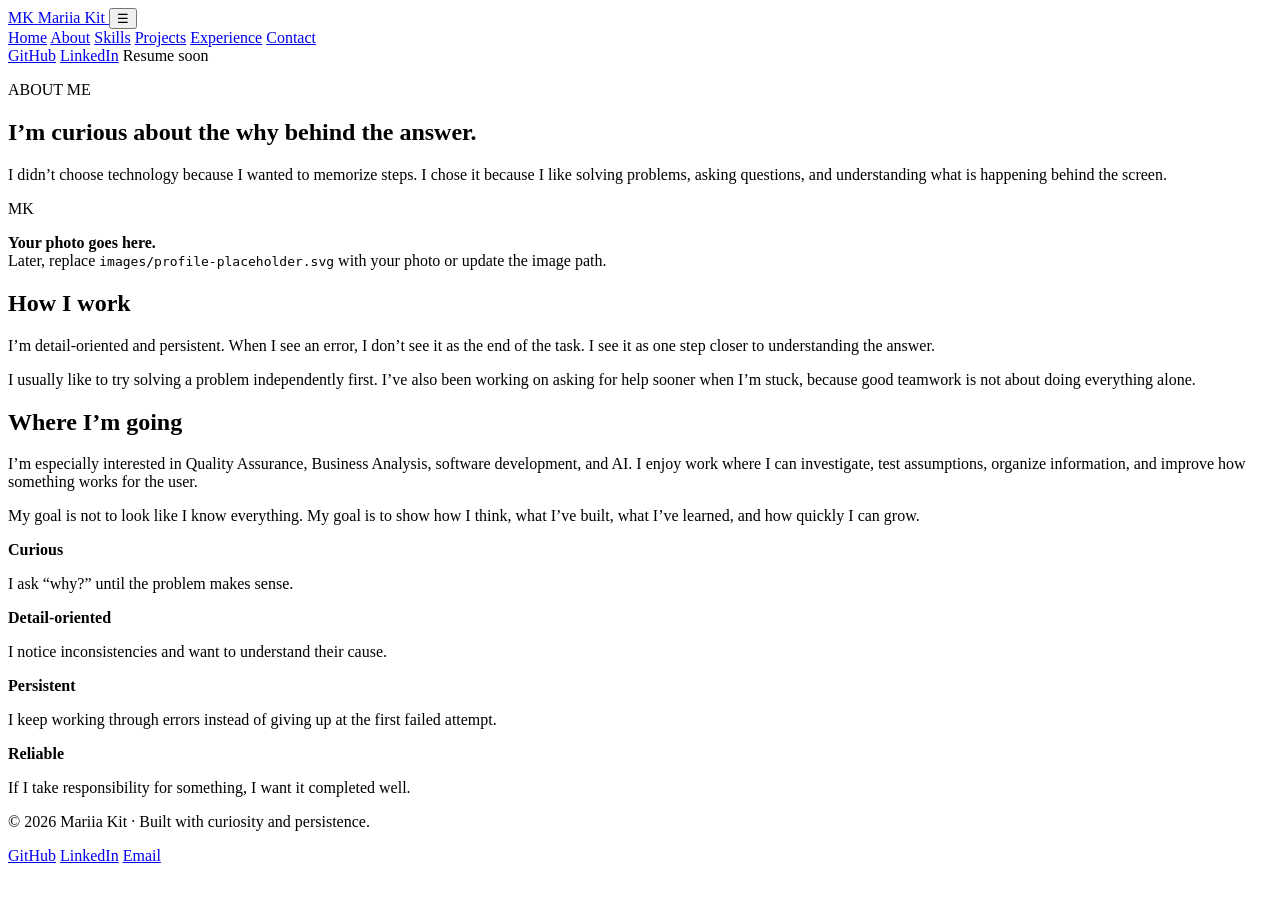
==== about.html @ ccdfd252 "Add About Me page" ====
<!DOCTYPE html>
<html lang="en">
<head>
  <meta charset="UTF-8">
  <meta name="viewport" content="width=device-width, initial-scale=1.0">
  <meta name="description" content="Learn about Mariia Kit, her problem-solving approach, strengths, and career direction.">
  <title>About | Mariia Kit</title>
  <link rel="stylesheet" href="styles.css">
</head>
<body data-page="About">

<header class="site-header">
  <a class="brand" href="index.html" aria-label="Mariia Kit home">
    <span class="brand-mark" aria-hidden="true">MK</span>
    <span>Mariia Kit</span>
  </a>

  <button class="menu-toggle" aria-label="Open navigation" aria-expanded="false">☰</button>

  <nav class="main-nav" aria-label="Main navigation">
    <a data-page="Home" href="index.html">Home</a>
    <a data-page="About" href="about.html">About</a>
    <a data-page="Skills" href="skills.html">Skills</a>
    <a data-page="Projects" href="projects.html">Projects</a>
    <a data-page="Experience" href="experience.html">Experience</a>
    <a data-page="Contact" href="contact.html">Contact</a>
  </nav>

  <div class="header-actions">
    <a class="icon-link" href="https://github.com/mariiakit-official" target="_blank" rel="noreferrer">GitHub</a>
    <a class="icon-link" href="https://www.linkedin.com/in/mariia-kit-profile" target="_blank" rel="noreferrer">LinkedIn</a>
    <span class="resume-link is-disabled" title="Resume will be added later">Resume soon</span>
  </div>
</header>


<main class="page-shell">
  <section class="page-header">
    <p class="eyebrow">ABOUT ME</p>
    <h1>I’m curious about the <span>why behind the answer.</span></h1>
    <p>I didn’t choose technology because I wanted to memorize steps. I chose it because I like solving problems, asking questions, and understanding what is happening behind the screen.</p>
  </section>

  <section class="about-layout">
    <div class="portrait-card">
      <div class="portrait-placeholder" role="img" aria-label="Placeholder for Mariia Kit's future profile photo">
        <span>MK</span>
      </div>
      <p class="portrait-note"><strong>Your photo goes here.</strong><br>Later, replace <code>images/profile-placeholder.svg</code> with your photo or update the image path.</p>
    </div>

    <div class="about-copy">
      <article class="card">
        <h2>How I work</h2>
        <p>I’m detail-oriented and persistent. When I see an error, I don’t see it as the end of the task. I see it as one step closer to understanding the answer.</p>
        <p>I usually like to try solving a problem independently first. I’ve also been working on asking for help sooner when I’m stuck, because good teamwork is not about doing everything alone.</p>
      </article>

      <article class="card">
        <h2>Where I’m going</h2>
        <p>I’m especially interested in Quality Assurance, Business Analysis, software development, and AI. I enjoy work where I can investigate, test assumptions, organize information, and improve how something works for the user.</p>
        <p>My goal is not to look like I know everything. My goal is to show how I think, what I’ve built, what I’ve learned, and how quickly I can grow.</p>
      </article>
    </div>
  </section>

  <section class="values-grid">
    <article class="mini-card"><strong>Curious</strong><p>I ask “why?” until the problem makes sense.</p></article>
    <article class="mini-card"><strong>Detail-oriented</strong><p>I notice inconsistencies and want to understand their cause.</p></article>
    <article class="mini-card"><strong>Persistent</strong><p>I keep working through errors instead of giving up at the first failed attempt.</p></article>
    <article class="mini-card"><strong>Reliable</strong><p>If I take responsibility for something, I want it completed well.</p></article>
  </section>
</main>


<footer class="site-footer">
  <p>© 2026 Mariia Kit · Built with curiosity and persistence.</p>
  <div>
    <a href="https://github.com/mariiakit-official" target="_blank" rel="noreferrer">GitHub</a>
    <a href="https://www.linkedin.com/in/mariia-kit-profile" target="_blank" rel="noreferrer">LinkedIn</a>
    <a href="mailto:mkit@icstarts.org">Email</a>
  </div>
</footer>

<script src="script.js"></script>
</body>
</html>
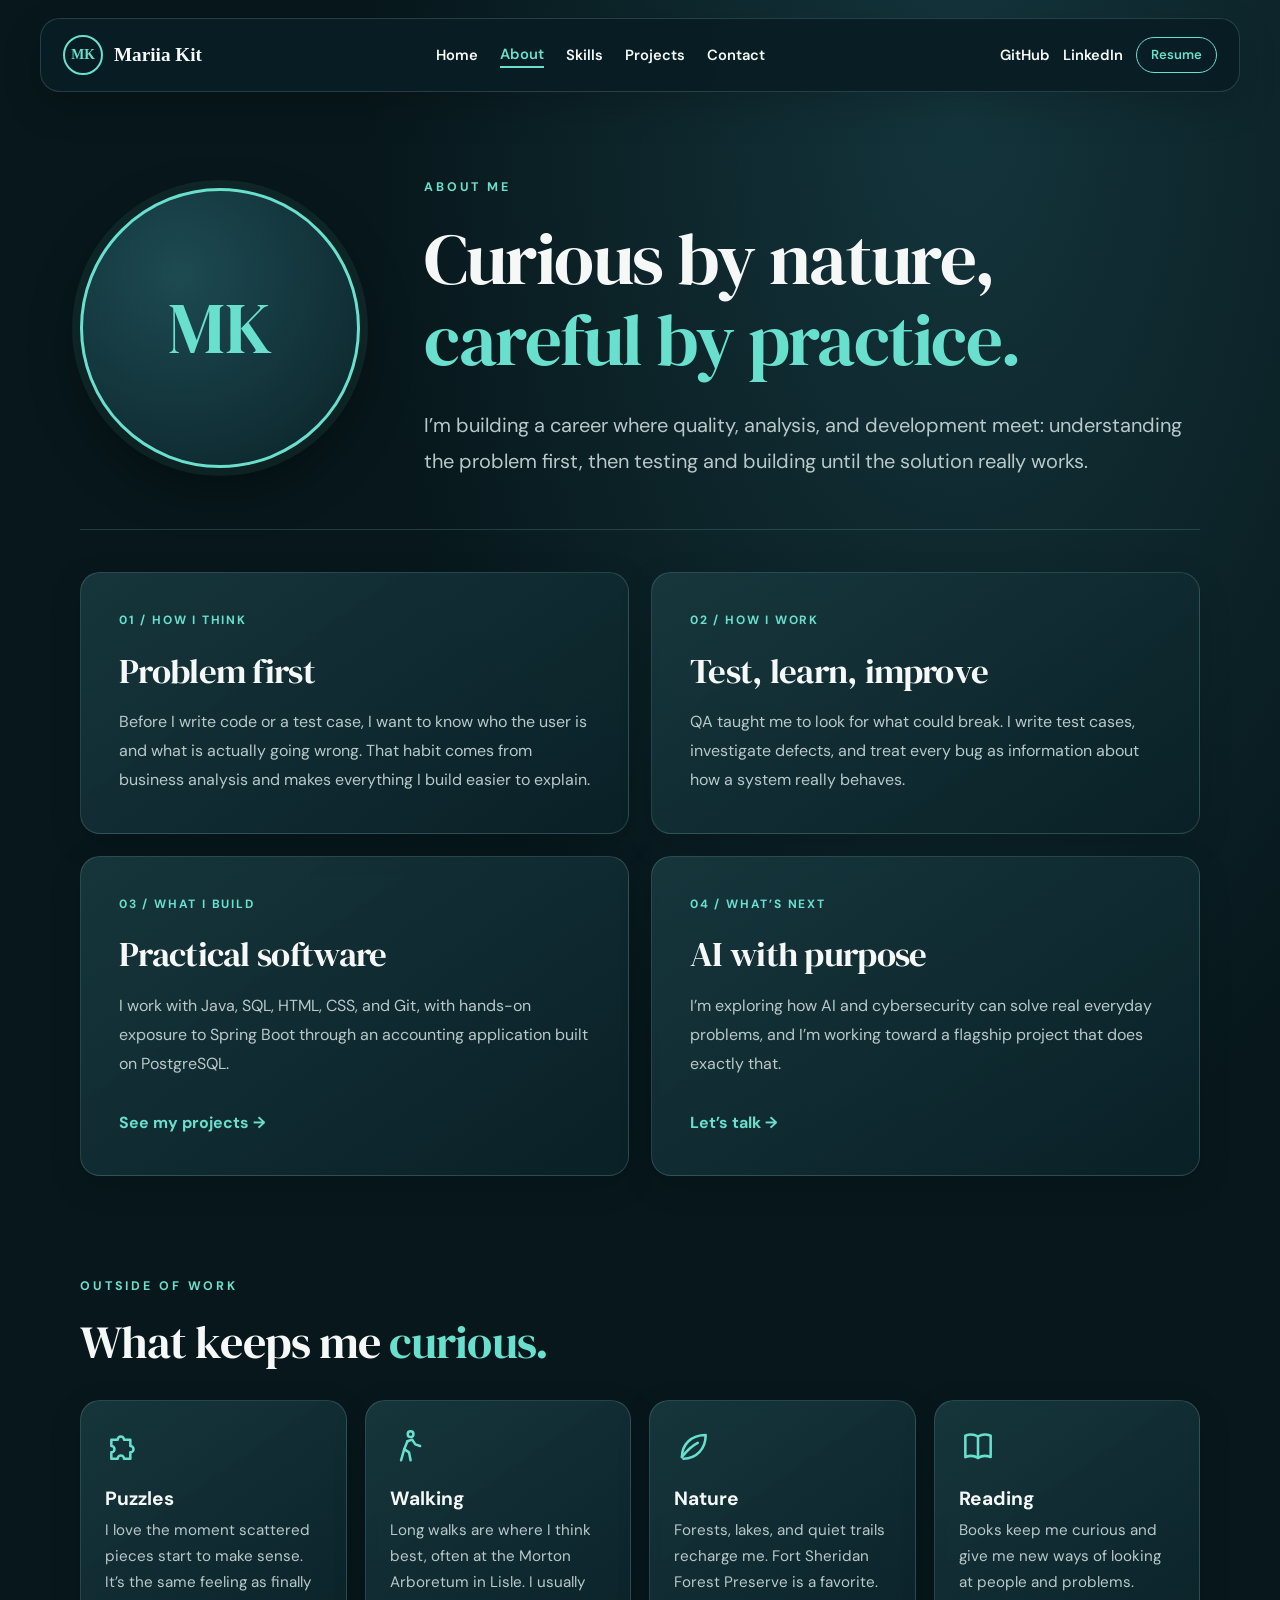
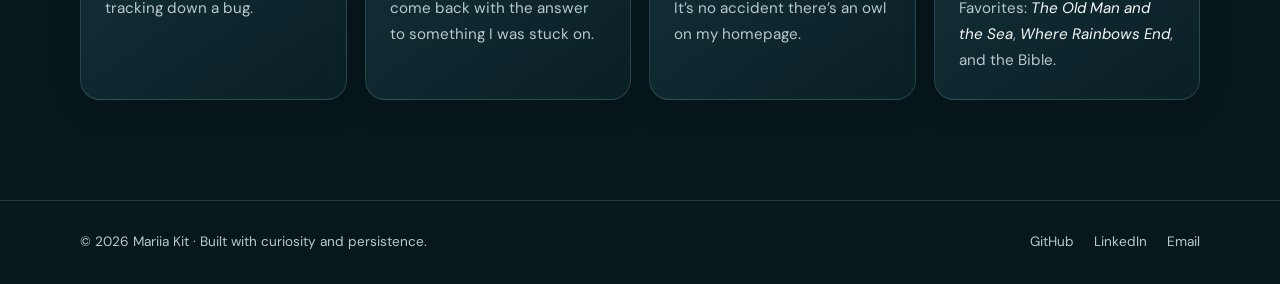
==== commit 882399b3: "Changed About page" ====
--- a/about.html
+++ b/about.html
@@ -1,87 +1,118 @@
 <!DOCTYPE html>
 <html lang="en">
+
 <head>
   <meta charset="UTF-8">
-  <meta name="viewport" content="width=device-width, initial-scale=1.0">
-  <meta name="description" content="Learn about Mariia Kit, her problem-solving approach, strengths, and career direction.">
+  <meta name="viewport" content="width=device-width,initial-scale=1">
+  <meta name="description" content="Mariia Kit — QA, business analysis, software development and AI portfolio">
   <title>About | Mariia Kit</title>
+  <link rel="icon" href="favicon.svg" type="image/svg+xml">
+  <meta property="og:title" content="About | Mariia Kit">
+  <meta property="og:description" content="Mariia Kit — QA, business analysis, software development and AI portfolio">
+  <meta property="og:type" content="website">
+  <meta name="theme-color" content="#07171b">
   <link rel="stylesheet" href="styles.css">
 </head>
+
 <body data-page="About">
+  <header class="site-header"><a class="brand" href="index.html"><span class="brand-mark">MK</span><span>Mariia
+        Kit</span></a><button class="menu-toggle" type="button" aria-label="Toggle navigation"
+      aria-expanded="false">☰</button>
+    <nav class="main-nav" aria-label="Main navigation"><a data-page="Home" href="index.html">Home</a><a
+        data-page="About" href="about.html">About</a><a data-page="Skills" href="skills.html">Skills</a><a
+        data-page="Projects" href="projects.html">Projects</a><a data-page="Contact" href="contact.html">Contact</a>
+    </nav>
+    <div class="header-actions"><a href="https://github.com/mariiakit-official" target="_blank"
+        rel="noopener noreferrer">GitHub</a><a href="https://www.linkedin.com/in/mariia-kit-profile" target="_blank"
+        rel="noopener noreferrer">LinkedIn</a><a class="resume-link" href="resume.pdf" target="_blank"
+        rel="noopener">Resume</a></div>
+  </header>
+  <main>
+    <section class="page-intro container about-intro">
+      <div class="about-photo" aria-hidden="true"><span>MK</span></div>
+      <div class="about-text">
+        <p class="eyebrow">ABOUT ME</p>
+        <h1>Curious by nature, <em>careful by practice.</em></h1>
+        <p class="page-lead">I’m building a career where quality, analysis, and development meet: understanding the
+          problem first, then testing and building until the solution really works.</p>
+      </div>
+    </section>
+    <section class="container section-space compact">
+      <div class="card-grid">
+        <article class="card"><span class="card-number">01 / HOW I THINK</span>
+          <h2>Problem first</h2>
+          <p>Before I write code or a test case, I want to know who the user is and what is actually going wrong. That
+            habit comes from business analysis and makes everything I build easier to explain.</p>
+        </article>
+        <article class="card"><span class="card-number">02 / HOW I WORK</span>
+          <h2>Test, learn, improve</h2>
+          <p>QA taught me to look for what could break. I write test cases, investigate defects, and treat every bug as
+            information about how a system really behaves.</p>
+        </article>
+        <article class="card"><span class="card-number">03 / WHAT I BUILD</span>
+          <h2>Practical software</h2>
+          <p>I work with Java, SQL, HTML, CSS, and Git, with hands-on exposure to Spring Boot through an accounting
+            application built on PostgreSQL.</p><a class="text-link" href="projects.html">See my projects →</a>
+        </article>
+        <article class="card"><span class="card-number">04 / WHAT’S NEXT</span>
+          <h2>AI with purpose</h2>
+          <p>I’m exploring how AI and cybersecurity can solve real everyday problems, and I’m working toward a flagship
+            project that does exactly that.</p><a class="text-link" href="contact.html">Let’s talk →</a>
+        </article>
+      </div>
+    </section>
+    <section class="container section-space hobbies">
+      <p class="eyebrow">OUTSIDE OF WORK</p>
+      <h2>What keeps me <span>curious.</span></h2>
+      <div class="hobby-grid">
+        <article class="card hobby-card"><svg class="hobby-icon" viewBox="0 0 24 24" aria-hidden="true" fill="none"
+            stroke="currentColor" stroke-width="1.6" stroke-linecap="round" stroke-linejoin="round">
+            <path d="M4 8h4a2 2 0 1 1 4 0h4v4a2 2 0 1 1 0 4v4h-4a2 2 0 1 0-4 0H4v-4a2 2 0 1 0 0-4z" />
+          </svg>
+          <h3>Puzzles</h3>
+          <p>I love the moment scattered pieces start to make sense. It’s the same feeling as finally tracking down a
+            bug.</p>
+        </article>
+        <article class="card hobby-card"><svg class="hobby-icon" viewBox="0 0 24 24" aria-hidden="true" fill="none"
+            stroke="currentColor" stroke-width="1.6" stroke-linecap="round" stroke-linejoin="round">
+            <circle cx="13" cy="4.5" r="1.8" />
+            <path d="M11 9l-2 5 3 2 1 5" />
+            <path d="M11 9l3-1 2 3 3 1" />
+            <path d="M9 14l-2 7" />
+          </svg>
+          <h3>Walking</h3>
+          <p>Long walks are where I think best, often at the Morton Arboretum in Lisle. I usually come back with the
+            answer to something I was stuck on.</p>
+        </article>
+        <article class="card hobby-card"><svg class="hobby-icon" viewBox="0 0 24 24" aria-hidden="true" fill="none"
+            stroke="currentColor" stroke-width="1.6" stroke-linecap="round" stroke-linejoin="round">
+            <path d="M5 19c0-8 6-14 15-14 0 9-6 15-14 15" />
+            <path d="M5 19c3-4 6-7 10-9" />
+          </svg>
+          <h3>Nature</h3>
+          <p>Forests, lakes, and quiet trails recharge me. Fort Sheridan Forest Preserve is a favorite. It’s no accident
+            there’s an owl on my homepage.</p>
+        </article>
+        <article class="card hobby-card"><svg class="hobby-icon" viewBox="0 0 24 24" aria-hidden="true" fill="none"
+            stroke="currentColor" stroke-width="1.6" stroke-linecap="round" stroke-linejoin="round">
+            <path d="M4 5.5C6.5 4.5 9.5 4.5 12 6c2.5-1.5 5.5-1.5 8-.5V19c-2.5-1-5.5-1-8 .5-2.5-1.5-5.5-1.5-8-.5z" />
+            <path d="M12 6v13.5" />
+          </svg>
+          <h3>Reading</h3>
+          <p>Books keep me curious and give me new ways of looking at people and problems. Favorites: <cite>The Old Man
+              and the Sea</cite>, <cite>Where Rainbows End</cite>, and the Bible.</p>
+        </article>
+      </div>
+    </section>
+  </main>
+  <footer class="site-footer">
+    <div class="container footer-inner"><span>© 2026 Mariia Kit · Built with curiosity and persistence.</span>
+      <div><a href="https://github.com/mariiakit-official">GitHub</a><a
+          href="https://www.linkedin.com/in/mariia-kit-profile">LinkedIn</a><a href="mailto:mkit@icstars.org">Email</a>
+      </div>
+    </div>
+  </footer>
+  <script src="script.js"></script>
+</body>
 
-<header class="site-header">
-  <a class="brand" href="index.html" aria-label="Mariia Kit home">
-    <span class="brand-mark" aria-hidden="true">MK</span>
-    <span>Mariia Kit</span>
-  </a>
-
-  <button class="menu-toggle" aria-label="Open navigation" aria-expanded="false">☰</button>
-
-  <nav class="main-nav" aria-label="Main navigation">
-    <a data-page="Home" href="index.html">Home</a>
-    <a data-page="About" href="about.html">About</a>
-    <a data-page="Skills" href="skills.html">Skills</a>
-    <a data-page="Projects" href="projects.html">Projects</a>
-    <a data-page="Experience" href="experience.html">Experience</a>
-    <a data-page="Contact" href="contact.html">Contact</a>
-  </nav>
-
-  <div class="header-actions">
-    <a class="icon-link" href="https://github.com/mariiakit-official" target="_blank" rel="noreferrer">GitHub</a>
-    <a class="icon-link" href="https://www.linkedin.com/in/mariia-kit-profile" target="_blank" rel="noreferrer">LinkedIn</a>
-    <span class="resume-link is-disabled" title="Resume will be added later">Resume soon</span>
-  </div>
-</header>
-
-
-<main class="page-shell">
-  <section class="page-header">
-    <p class="eyebrow">ABOUT ME</p>
-    <h1>I’m curious about the <span>why behind the answer.</span></h1>
-    <p>I didn’t choose technology because I wanted to memorize steps. I chose it because I like solving problems, asking questions, and understanding what is happening behind the screen.</p>
-  </section>
-
-  <section class="about-layout">
-    <div class="portrait-card">
-      <div class="portrait-placeholder" role="img" aria-label="Placeholder for Mariia Kit's future profile photo">
-        <span>MK</span>
-      </div>
-      <p class="portrait-note"><strong>Your photo goes here.</strong><br>Later, replace <code>images/profile-placeholder.svg</code> with your photo or update the image path.</p>
-    </div>
-
-    <div class="about-copy">
-      <article class="card">
-        <h2>How I work</h2>
-        <p>I’m detail-oriented and persistent. When I see an error, I don’t see it as the end of the task. I see it as one step closer to understanding the answer.</p>
-        <p>I usually like to try solving a problem independently first. I’ve also been working on asking for help sooner when I’m stuck, because good teamwork is not about doing everything alone.</p>
-      </article>
-
-      <article class="card">
-        <h2>Where I’m going</h2>
-        <p>I’m especially interested in Quality Assurance, Business Analysis, software development, and AI. I enjoy work where I can investigate, test assumptions, organize information, and improve how something works for the user.</p>
-        <p>My goal is not to look like I know everything. My goal is to show how I think, what I’ve built, what I’ve learned, and how quickly I can grow.</p>
-      </article>
-    </div>
-  </section>
-
-  <section class="values-grid">
-    <article class="mini-card"><strong>Curious</strong><p>I ask “why?” until the problem makes sense.</p></article>
-    <article class="mini-card"><strong>Detail-oriented</strong><p>I notice inconsistencies and want to understand their cause.</p></article>
-    <article class="mini-card"><strong>Persistent</strong><p>I keep working through errors instead of giving up at the first failed attempt.</p></article>
-    <article class="mini-card"><strong>Reliable</strong><p>If I take responsibility for something, I want it completed well.</p></article>
-  </section>
-</main>
-
-
-<footer class="site-footer">
-  <p>© 2026 Mariia Kit · Built with curiosity and persistence.</p>
-  <div>
-    <a href="https://github.com/mariiakit-official" target="_blank" rel="noreferrer">GitHub</a>
-    <a href="https://www.linkedin.com/in/mariia-kit-profile" target="_blank" rel="noreferrer">LinkedIn</a>
-    <a href="mailto:mkit@icstarts.org">Email</a>
-  </div>
-</footer>
-
-<script src="script.js"></script>
-</body>
 </html>
--- a/styles.css
+++ b/styles.css
@@ -0,0 +1,120 @@
+@import url('https://fonts.googleapis.com/css2?family=DM+Sans:wght@400;500;600;700&family=DM+Serif+Display&display=swap');
+:root{
+--bg:#07171b;
+--surface:#10252b;
+--text:#f5f8f6;
+--muted:#b9c8ca;
+--accent:#69dfcd;
+--border:rgba(158,220,214,.18)}
+*{box-sizing:border-box}
+html{scroll-behavior:smooth}
+body{
+margin:0;
+min-height:100vh;
+background:radial-gradient(ellipse at 75% 5%,#14353c 0%,transparent 44%),var(--bg);
+color:var(--text);
+font-family:'DM Sans',Arial,sans-serif;
+font-size:16px;
+line-height:1.65}
+a{color:inherit}
+.container{width:min(1120px,calc(100% - 48px));margin-inline:auto}
+.site-header{position:relative;z-index:30;display:flex;align-items:center;gap:24px;width:min(1200px,calc(100% - 32px));min-height:74px;margin:18px auto 0;padding:10px 22px;border:1px solid var(--border);border-radius:20px;background:rgba(9,30,36,.96);box-shadow:0 14px 38px rgba(0,0,0,.17)}
+.brand{display:flex;align-items:center;gap:11px;text-decoration:none;font-family:Georgia,serif;font-size:1.2rem;font-weight:700;white-space:nowrap}
+.brand-mark{width:40px;height:40px;border:2px solid var(--accent);border-radius:50%;display:grid;place-items:center;color:var(--accent);font-size:.86rem}
+.main-nav{display:flex;align-items:center;justify-content:center;gap:22px;flex:1}
+.main-nav a,.header-actions a{font-size:.92rem;text-decoration:none;font-weight:600;white-space:nowrap}
+.main-nav a:hover,.main-nav a.active,.header-actions a:hover{color:var(--accent)}
+.main-nav a.active{border-bottom:2px solid var(--accent)}
+.header-actions{display:flex;align-items:center;gap:13px}
+.header-actions .resume-link{white-space:nowrap;border:1px solid var(--accent);border-radius:99px;color:var(--accent);padding:6px 14px;font-size:.82rem;transition:background .2s,color .2s}
+.header-actions .resume-link:hover{background:var(--accent);color:#07262b}
+.menu-toggle{display:none;background:transparent;border:1px solid var(--border);color:white;padding:7px 12px;border-radius:9px;font-size:1.2rem}
+h1,h2,h3,p{overflow-wrap:break-word}
+h1,h2{font-family:'DM Serif Display',Georgia,serif;font-weight:400;line-height:1.12;letter-spacing:-.02em}
+h1 em,h2 span,h1 span{color:var(--accent);font-style:normal}
+.page-intro{padding-top:85px;padding-bottom:50px;border-bottom:1px solid var(--border)}
+.eyebrow{font-size:.78rem;font-weight:700;letter-spacing:.23em;color:var(--accent);margin:0 0 20px}
+.page-intro h1{font-size:clamp(2.8rem,5.7vw,5.5rem);max-width:920px;margin:0 0 26px}
+.page-lead,.section-lead{color:var(--muted);font-size:clamp(1.04rem,1.7vw,1.25rem);max-width:780px;line-height:1.8;margin:0}
+.section-space{padding-top:65px;padding-bottom:100px}
+.section-space.compact{padding-top:42px}
+.section-space>h2{font-size:clamp(2.4rem,4vw,3.8rem);max-width:750px;margin:0 0 18px}
+.card-grid{display:grid;grid-template-columns:repeat(2,minmax(0,1fr));gap:22px}
+.card{min-width:0;background:linear-gradient(145deg,rgba(24,57,63,.9),rgba(10,33,39,.94));border:1px solid var(--border);border-radius:20px;padding:clamp(24px,3.5vw,38px);box-shadow:0 10px 35px rgba(0,0,0,.12)}
+.card-number{display:block;color:var(--accent);font-size:.75rem;letter-spacing:.15em;font-weight:700;margin-bottom:20px}
+.card h2,.card h3{font-size:clamp(1.65rem,2.7vw,2.3rem);margin:0 0 16px;line-height:1.2}
+.card p{color:var(--muted);margin:0 0 18px;line-height:1.8}
+.card p:last-child{margin-bottom:0}
+.card-link{text-decoration:none;transition:transform .2s,border-color .2s}
+.card-link:hover{transform:translateY(-4px);border-color:var(--accent)}
+.text-link{display:inline-block;color:var(--accent);font-weight:700;text-decoration:none;margin-top:14px}
+.text-link:hover{text-decoration:underline}
+.tag-list{display:flex;flex-wrap:wrap;gap:9px;margin:20px 0 10px}
+.tag-list span{display:inline-block;padding:5px 12px;border-radius:99px;border:1px solid rgba(105,223,205,.23);background:rgba(105,223,205,.07);font-size:.8rem;color:#d8f4ef}
+.project-stack{display:grid;gap:24px}
+.project-card{padding:clamp(26px,4vw,45px)}
+.project-card h2{font-size:clamp(2rem,3.5vw,3rem)}
+.project-card p{max-width:900px}
+.project-top{display:flex;justify-content:space-between;gap:12px;align-items:flex-start}
+.status{border:1px solid var(--border);padding:4px 12px;border-radius:99px;font-size:.78rem;color:var(--muted)}
+.contact-grid{grid-template-columns:repeat(3,minmax(0,1fr))}
+.contact-card{display:flex;flex-direction:column;align-items:flex-start}
+.contact-card .text-link{margin-top:auto;overflow-wrap:anywhere}
+.site-footer{border-top:1px solid var(--border);padding:30px 0;color:var(--muted);font-size:.85rem}
+.footer-inner{display:flex;justify-content:space-between;gap:24px;flex-wrap:wrap}
+.footer-inner>div{display:flex;gap:20px}
+.footer-inner a{text-decoration:none}
+.hero{position:relative;isolation:isolate;min-height:calc(100svh - 95px);overflow:hidden;display:flex;align-items:center;padding:90px max(6vw,32px);background:#0a1b2c;--owl-x:.66;--owl-y:.5}
+.hero::before{content:"";position:absolute;inset:0;z-index:2;pointer-events:none;background:linear-gradient(90deg,rgba(2,11,15,.9) 0%,rgba(2,11,15,.6) 38%,rgba(2,11,15,0) 62%)}
+.hero-copy{position:relative;z-index:8;width:min(600px,55%)}
+.hero h1{font-size:clamp(4rem,7.5vw,7.8rem);line-height:.9;margin:0 0 24px}
+.hero-lead{font-family:Georgia,serif;font-size:clamp(1.3rem,2.3vw,2rem);line-height:1.45;max-width:550px}
+.hero-actions{display:flex;flex-wrap:wrap;gap:12px;margin-top:28px}
+.btn{display:inline-flex;align-items:center;justify-content:center;padding:13px 24px;border-radius:99px;text-decoration:none;font-weight:700}
+.btn.primary{background:var(--accent);color:#07262b}
+.btn.secondary{border:1px solid var(--accent);color:var(--text);background:rgba(4,22,26,.5)}
+.btn:focus-visible,.main-nav a:focus-visible,.header-actions a:focus-visible,.card-link:focus-visible{outline:2px solid var(--accent);outline-offset:3px}
+.hero-sub{color:#d8e4e2;font-size:.78rem;letter-spacing:.09em;margin-top:25px}
+
+/* Owl stage: always the image's own 3:2 shape, sized by script.js to cover the hero.
+   Because every layer shares this box, % positions below are % of the original 1536x1024 image. */
+.owl-stage{position:absolute;inset:0;pointer-events:none;user-select:none}
+.owl-part{position:absolute;inset:0;width:100%;height:100%;display:block}
+.owl-bg{z-index:1}
+.owl-body{z-index:3}
+.owl-wing{z-index:3;transform-origin:54.04% 45.9%;animation:wing-ruffle 6.5s ease-in-out infinite}
+.owl-head{position:absolute;inset:0;z-index:4;transform-origin:43.88% 54.2%;will-change:transform}
+.owl-lid{position:absolute;overflow:hidden;border-radius:50%;transform:translate(-50%,-50%) rotate(var(--tilt));filter:blur(.5px)}
+.owl-lid::before{content:"";position:absolute;inset:0;border-radius:0 0 50% 50%/0 0 30% 30%;background:linear-gradient(var(--lid-top),var(--lid-bottom) 85%);box-shadow:inset 0 -2px 2px rgba(60,38,22,.55);transform:translateY(-102%);animation:blink 7s infinite}
+.lid-left{left:41.39%;top:42.1%;width:3.75%;height:4.1%;--tilt:-24deg;--lid-top:#f3dfc4;--lid-bottom:#d9ad7c}
+.lid-right{left:46.83%;top:35.9%;width:2.45%;height:3.45%;--tilt:-24deg;--lid-top:#f2dfc6;--lid-bottom:#d6b590}
+@keyframes blink{0%,40%,46%,86%,89%,93%,100%{transform:translateY(-102%)}42.5%,43.5%,87.5%,91%{transform:translateY(0)}}
+@keyframes wing-ruffle{0%,50%,100%{transform:rotate(0)}58%{transform:rotate(-5deg)}63%{transform:rotate(-1.5deg)}68%{transform:rotate(-4deg)}80%{transform:rotate(0)}}
+/* ---------- Flying owl ---------- */
+.owl-body,.owl-wing,.owl-head{transition:opacity .3s ease}
+.owl-intro .owl-body,.owl-intro .owl-wing,.owl-intro .owl-head,
+.owl-away .owl-body,.owl-away .owl-wing,.owl-away .owl-head{opacity:0}
+.flyer{position:absolute;left:0;top:0;z-index:6;pointer-events:none;opacity:0;transition:opacity .18s ease;will-change:transform,opacity}
+.flyer.on{opacity:1}
+.flyer img{position:absolute;inset:0;width:100%;height:100%;opacity:.002;will-change:opacity}
+.flyer img.show{opacity:1}
+.owl-hit{position:absolute;z-index:7;border:0;padding:0;background:transparent;border-radius:45%;cursor:pointer}
+.owl-hit:focus-visible{outline:2px dashed var(--accent);outline-offset:4px}
+.owl-hit[disabled]{cursor:default}
+/* ---------- About page ---------- */
+.about-intro{display:grid;grid-template-columns:auto 1fr;gap:clamp(28px,5vw,64px);align-items:center}
+.about-intro h1{max-width:760px}
+.about-photo{width:clamp(180px,22vw,280px);aspect-ratio:1;border-radius:50%;overflow:hidden;border:3px solid var(--accent);box-shadow:0 0 0 8px rgba(105,223,205,.08),0 20px 50px rgba(0,0,0,.35);background:radial-gradient(circle at 35% 30%,#1d4a52,#0b2228);display:grid;place-items:center}
+.about-photo img{width:100%;height:100%;object-fit:cover;display:block}
+.about-photo span{font-family:'DM Serif Display',Georgia,serif;font-size:clamp(3rem,6vw,4.5rem);color:var(--accent)}
+.hobbies{padding-top:0}
+.hobbies>h2{font-size:clamp(2.2rem,3.6vw,3.2rem);margin:0 0 32px}
+.hobby-grid{display:grid;grid-template-columns:repeat(4,minmax(0,1fr));gap:18px}
+.hobby-card{padding:26px 24px}
+.hobby-card h3{font-family:'DM Sans',Arial,sans-serif;font-size:1.2rem;font-weight:700;margin:14px 0 8px}
+.hobby-card p{font-size:.95rem;line-height:1.7}
+.hobby-icon{width:38px;height:38px;color:var(--accent)}
+.hobby-card cite{font-style:italic;color:var(--text)}
+@media(max-width:1050px){.hobby-grid{grid-template-columns:repeat(2,minmax(0,1fr))}.site-header{flex-wrap:wrap}.main-nav{order:3;flex-basis:100%;justify-content:center}.contact-grid{grid-template-columns:repeat(2,minmax(0,1fr))}}
+@media(max-width:700px){.about-intro{grid-template-columns:1fr;justify-items:start}.about-photo{width:160px}.hobby-grid{grid-template-columns:1fr}.site-header{justify-content:space-between}.menu-toggle{display:block}.main-nav{display:none;order:3;flex-basis:100%;flex-direction:column;align-items:stretch;gap:0}.main-nav.open{display:flex}.main-nav a{padding:9px}.header-actions{display:none}.page-intro{padding-top:55px;padding-bottom:36px}.card-grid,.contact-grid{grid-template-columns:1fr}.section-space{padding-top:35px;padding-bottom:65px}.hero{flex-direction:column;align-items:stretch;min-height:0;padding:56px 24px min(112vw,600px);--owl-x:.5;--owl-y:.58}.hero::before{top:var(--frame-top,0px)}.hero::before{background:linear-gradient(180deg,#0a1b2c 0%,rgba(10,27,44,0) 22%)}.hero-copy{width:100%}.hero h1{font-size:clamp(3.5rem,14vw,5.8rem)}.hero-lead{max-width:420px}}
+@media(prefers-reduced-motion:reduce){*,*::before,*::after{scroll-behavior:auto!important;animation:none!important;transition:none!important}}
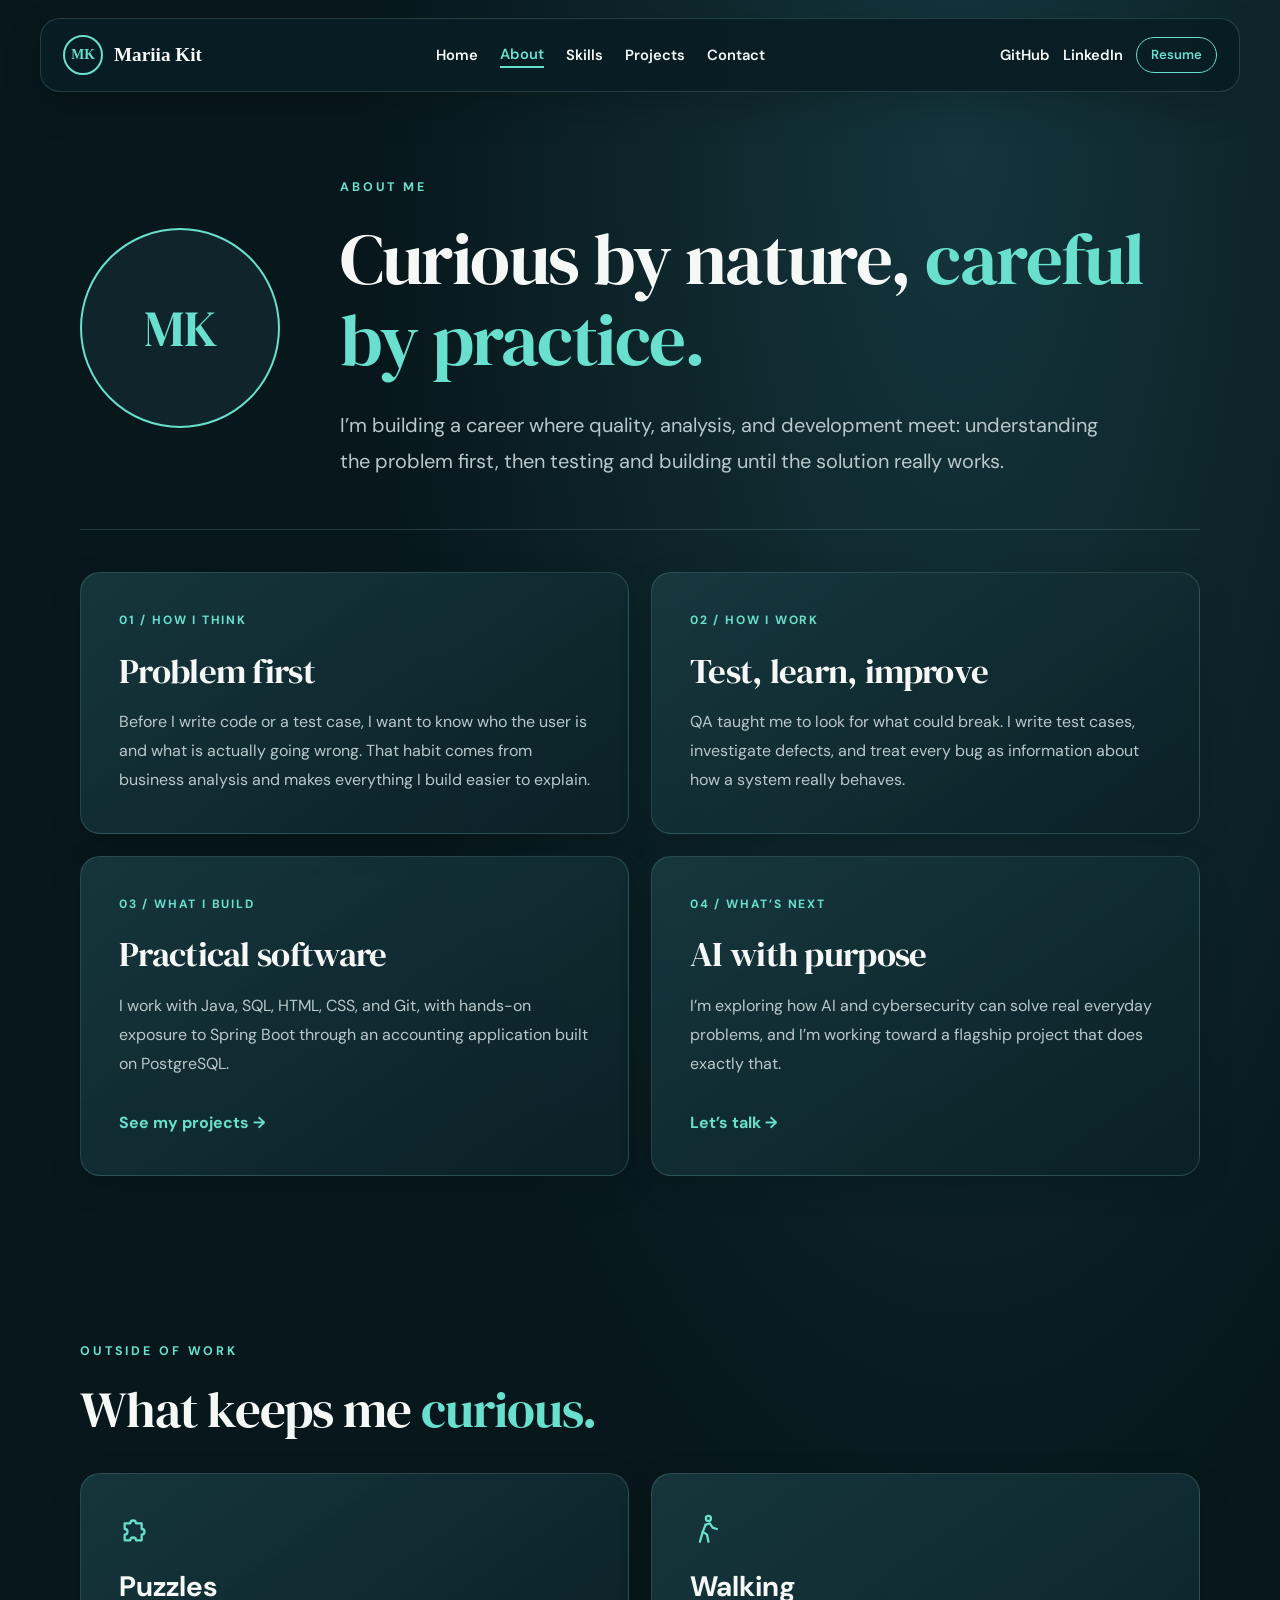
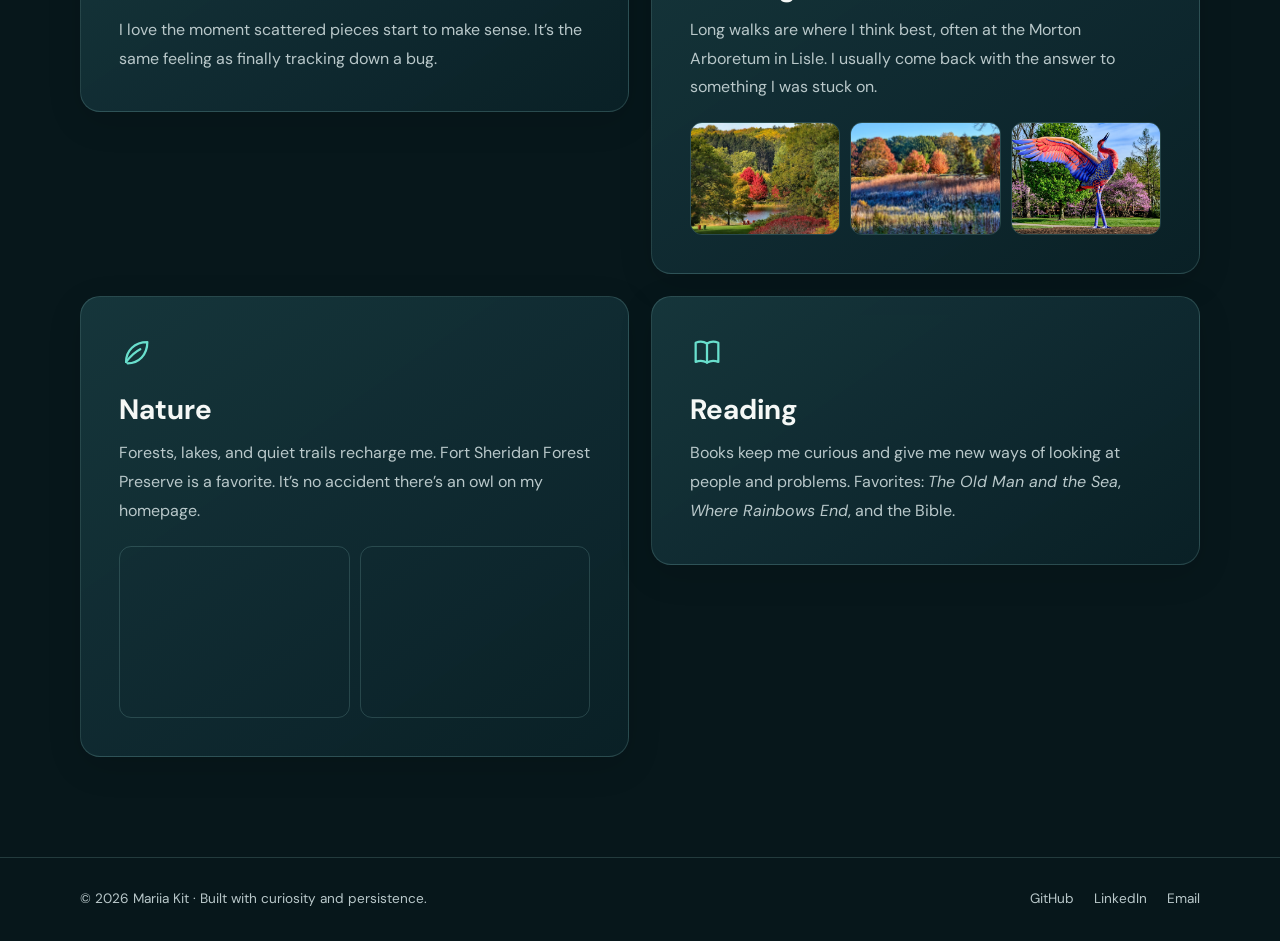
==== commit 7dfa55bb: "- Projects: new card for My Planetary Responsibility (SOLVE) with   cover image and links to the liv" ====
--- a/about.html
+++ b/about.html
@@ -83,6 +83,11 @@
           <h3>Walking</h3>
           <p>Long walks are where I think best, often at the Morton Arboretum in Lisle. I usually come back with the
             answer to something I was stuck on.</p>
+          <div class="hobby-photos">
+            <img src="images/morton/woods.jpg" alt="Autumn trees around a pond at the Morton Arboretum" loading="lazy" decoding="async">
+            <img src="images/morton/fall_woods.jpg" alt="Red and orange fall trees above a frosted prairie at the Morton Arboretum" loading="lazy" decoding="async">
+            <img src="images/morton/bird.webp" alt="Colorful crane sculpture among spring trees at the Morton Arboretum" loading="lazy" decoding="async">
+          </div>
         </article>
         <article class="card hobby-card"><svg class="hobby-icon" viewBox="0 0 24 24" aria-hidden="true" fill="none"
             stroke="currentColor" stroke-width="1.6" stroke-linecap="round" stroke-linejoin="round">
@@ -92,6 +97,10 @@
           <h3>Nature</h3>
           <p>Forests, lakes, and quiet trails recharge me. Fort Sheridan Forest Preserve is a favorite. It’s no accident
             there’s an owl on my homepage.</p>
+          <div class="hobby-photos">
+            <img src="images/fort/lake1.jpg" alt="Lake Michigan beach and forested bluff at Fort Sheridan" loading="lazy" decoding="async">
+            <img src="images/fort/lake2.jpg" alt="Wooden stairs down the bluff to Lake Michigan through fall colors at Fort Sheridan" loading="lazy" decoding="async">
+          </div>
         </article>
         <article class="card hobby-card"><svg class="hobby-icon" viewBox="0 0 24 24" aria-hidden="true" fill="none"
             stroke="currentColor" stroke-width="1.6" stroke-linecap="round" stroke-linejoin="round">
--- a/styles.css
+++ b/styles.css
@@ -1,21 +1,8 @@
 @import url('https://fonts.googleapis.com/css2?family=DM+Sans:wght@400;500;600;700&family=DM+Serif+Display&display=swap');
-:root{
---bg:#07171b;
---surface:#10252b;
---text:#f5f8f6;
---muted:#b9c8ca;
---accent:#69dfcd;
---border:rgba(158,220,214,.18)}
+:root{--bg:#07171b;--surface:#10252b;--text:#f5f8f6;--muted:#b9c8ca;--accent:#69dfcd;--border:rgba(158,220,214,.18)}
 *{box-sizing:border-box}
 html{scroll-behavior:smooth}
-body{
-margin:0;
-min-height:100vh;
-background:radial-gradient(ellipse at 75% 5%,#14353c 0%,transparent 44%),var(--bg);
-color:var(--text);
-font-family:'DM Sans',Arial,sans-serif;
-font-size:16px;
-line-height:1.65}
+body{margin:0;min-height:100vh;background:radial-gradient(ellipse at 75% 5%,#14353c 0%,transparent 44%),var(--bg);color:var(--text);font-family:'DM Sans',Arial,sans-serif;font-size:16px;line-height:1.65}
 a{color:inherit}
 .container{width:min(1120px,calc(100% - 48px));margin-inline:auto}
 .site-header{position:relative;z-index:30;display:flex;align-items:center;gap:24px;width:min(1200px,calc(100% - 32px));min-height:74px;margin:18px auto 0;padding:10px 22px;border:1px solid var(--border);border-radius:20px;background:rgba(9,30,36,.96);box-shadow:0 14px 38px rgba(0,0,0,.17)}
@@ -57,6 +44,8 @@
 .project-card p{max-width:900px}
 .project-top{display:flex;justify-content:space-between;gap:12px;align-items:flex-start}
 .status{border:1px solid var(--border);padding:4px 12px;border-radius:99px;font-size:.78rem;color:var(--muted)}
+.project-cover{display:block;width:100%;height:auto;aspect-ratio:2/1;object-position:center 60%;object-fit:cover;border-radius:14px;border:1px solid var(--border);margin:6px 0 26px}
+.project-links{display:flex;flex-wrap:wrap;gap:6px 26px}
 .contact-grid{grid-template-columns:repeat(3,minmax(0,1fr))}
 .contact-card{display:flex;flex-direction:column;align-items:flex-start}
 .contact-card .text-link{margin-top:auto;overflow-wrap:anywhere}
@@ -64,57 +53,45 @@
 .footer-inner{display:flex;justify-content:space-between;gap:24px;flex-wrap:wrap}
 .footer-inner>div{display:flex;gap:20px}
 .footer-inner a{text-decoration:none}
-.hero{position:relative;isolation:isolate;min-height:calc(100svh - 95px);overflow:hidden;display:flex;align-items:center;padding:90px max(6vw,32px);background:#0a1b2c;--owl-x:.66;--owl-y:.5}
-.hero::before{content:"";position:absolute;inset:0;z-index:2;pointer-events:none;background:linear-gradient(90deg,rgba(2,11,15,.9) 0%,rgba(2,11,15,.6) 38%,rgba(2,11,15,0) 62%)}
-.hero-copy{position:relative;z-index:8;width:min(600px,55%)}
-.hero h1{font-size:clamp(4rem,7.5vw,7.8rem);line-height:.9;margin:0 0 24px}
-.hero-lead{font-family:Georgia,serif;font-size:clamp(1.3rem,2.3vw,2rem);line-height:1.45;max-width:550px}
+.hero{position:relative;isolation:isolate;min-height:calc(100svh - 95px);overflow:hidden;display:flex;align-items:center;padding:90px max(6vw,32px);background:#0c1a2b;--owl-x:.72;--owl-y:.5;--owl-scale:1}
+.hero::before{content:"";position:absolute;inset:0;z-index:2;pointer-events:none;background:linear-gradient(90deg,rgba(6,14,26,.86) 0%,rgba(6,14,26,.62) 34%,rgba(6,14,26,.18) 55%,rgba(6,14,26,0) 66%),linear-gradient(180deg,rgba(6,14,26,.35) 0%,rgba(6,14,26,0) 18%,rgba(6,14,26,0) 82%,rgba(6,14,26,.45) 100%)}
+.hero-copy{position:relative;z-index:8;width:min(600px,50%)}
+.hero h1{font-size:clamp(4rem,7.5vw,7.8rem);line-height:.9;margin:0 0 24px;text-shadow:0 2px 24px rgba(0,0,0,.35)}
+.hero-lead{font-family:Georgia,serif;font-size:clamp(1.3rem,2.3vw,2rem);line-height:1.45;max-width:550px;text-shadow:0 1px 16px rgba(0,0,0,.4)}
 .hero-actions{display:flex;flex-wrap:wrap;gap:12px;margin-top:28px}
 .btn{display:inline-flex;align-items:center;justify-content:center;padding:13px 24px;border-radius:99px;text-decoration:none;font-weight:700}
 .btn.primary{background:var(--accent);color:#07262b}
 .btn.secondary{border:1px solid var(--accent);color:var(--text);background:rgba(4,22,26,.5)}
 .btn:focus-visible,.main-nav a:focus-visible,.header-actions a:focus-visible,.card-link:focus-visible{outline:2px solid var(--accent);outline-offset:3px}
-.hero-sub{color:#d8e4e2;font-size:.78rem;letter-spacing:.09em;margin-top:25px}
+.hero-sub{color:#dfe8ee;font-size:.78rem;letter-spacing:.09em;margin-top:25px}
 
-/* Owl stage: always the image's own 3:2 shape, sized by script.js to cover the hero.
-   Because every layer shares this box, % positions below are % of the original 1536x1024 image. */
+/* Winter owl stage: the artwork's own 1672x941 shape, sized by script.js to cover the hero,
+   so every layer lines up exactly. Background, owl and patches are separate images. */
 .owl-stage{position:absolute;inset:0;pointer-events:none;user-select:none}
 .owl-part{position:absolute;inset:0;width:100%;height:100%;display:block}
 .owl-bg{z-index:1}
-.owl-body{z-index:3}
-.owl-wing{z-index:3;transform-origin:54.04% 45.9%;animation:wing-ruffle 6.5s ease-in-out infinite}
-.owl-head{position:absolute;inset:0;z-index:4;transform-origin:43.88% 54.2%;will-change:transform}
-.owl-lid{position:absolute;overflow:hidden;border-radius:50%;transform:translate(-50%,-50%) rotate(var(--tilt));filter:blur(.5px)}
-.owl-lid::before{content:"";position:absolute;inset:0;border-radius:0 0 50% 50%/0 0 30% 30%;background:linear-gradient(var(--lid-top),var(--lid-bottom) 85%);box-shadow:inset 0 -2px 2px rgba(60,38,22,.55);transform:translateY(-102%);animation:blink 7s infinite}
-.lid-left{left:41.39%;top:42.1%;width:3.75%;height:4.1%;--tilt:-24deg;--lid-top:#f3dfc4;--lid-bottom:#d9ad7c}
-.lid-right{left:46.83%;top:35.9%;width:2.45%;height:3.45%;--tilt:-24deg;--lid-top:#f2dfc6;--lid-bottom:#d6b590}
-@keyframes blink{0%,40%,46%,86%,89%,93%,100%{transform:translateY(-102%)}42.5%,43.5%,87.5%,91%{transform:translateY(0)}}
-@keyframes wing-ruffle{0%,50%,100%{transform:rotate(0)}58%{transform:rotate(-5deg)}63%{transform:rotate(-1.5deg)}68%{transform:rotate(-4deg)}80%{transform:rotate(0)}}
-/* ---------- Flying owl ---------- */
-.owl-body,.owl-wing,.owl-head{transition:opacity .3s ease}
-.owl-intro .owl-body,.owl-intro .owl-wing,.owl-intro .owl-head,
-.owl-away .owl-body,.owl-away .owl-wing,.owl-away .owl-head{opacity:0}
-.flyer{position:absolute;left:0;top:0;z-index:6;pointer-events:none;opacity:0;transition:opacity .18s ease;will-change:transform,opacity}
-.flyer.on{opacity:1}
-.flyer img{position:absolute;inset:0;width:100%;height:100%;opacity:.002;will-change:opacity}
-.flyer img.show{opacity:1}
-.owl-hit{position:absolute;z-index:7;border:0;padding:0;background:transparent;border-radius:45%;cursor:pointer}
-.owl-hit:focus-visible{outline:2px dashed var(--accent);outline-offset:4px}
-.owl-hit[disabled]{cursor:default}
-/* ---------- About page ---------- */
-.about-intro{display:grid;grid-template-columns:auto 1fr;gap:clamp(28px,5vw,64px);align-items:center}
-.about-intro h1{max-width:760px}
-.about-photo{width:clamp(180px,22vw,280px);aspect-ratio:1;border-radius:50%;overflow:hidden;border:3px solid var(--accent);box-shadow:0 0 0 8px rgba(105,223,205,.08),0 20px 50px rgba(0,0,0,.35);background:radial-gradient(circle at 35% 30%,#1d4a52,#0b2228);display:grid;place-items:center}
-.about-photo img{width:100%;height:100%;object-fit:cover;display:block}
-.about-photo span{font-family:'DM Serif Display',Georgia,serif;font-size:clamp(3rem,6vw,4.5rem);color:var(--accent)}
-.hobbies{padding-top:0}
-.hobbies>h2{font-size:clamp(2.2rem,3.6vw,3.2rem);margin:0 0 32px}
-.hobby-grid{display:grid;grid-template-columns:repeat(4,minmax(0,1fr));gap:18px}
-.hobby-card{padding:26px 24px}
-.hobby-card h3{font-family:'DM Sans',Arial,sans-serif;font-size:1.2rem;font-weight:700;margin:14px 0 8px}
-.hobby-card p{font-size:.95rem;line-height:1.7}
-.hobby-icon{width:38px;height:38px;color:var(--accent)}
-.hobby-card cite{font-style:italic;color:var(--text)}
+.owl-video{z-index:1;object-fit:fill;opacity:0;background:transparent}
+.owl-video.playing{opacity:1}
+.owl-figure{position:absolute;inset:0;z-index:1;transition:opacity .6s ease;transform:scale(var(--owl-scale));transform-origin:71.53% 78.3%}
+.owl-turn,.owl-blink{opacity:0;will-change:opacity}
+.owl-turn{transition:opacity .22s ease}
+.owl-turn.on{opacity:1}
+.owl-blink.on{opacity:1}
+.owl-intro .owl-figure{opacity:0}
+.flyer{position:absolute;inset:0;z-index:4;pointer-events:none}
+.flyer img{position:absolute;left:0;top:0;opacity:0;transform-origin:0 0;will-change:transform,opacity}
+/* About page layout (base rules for the classes already used in about.html) */
+.about-intro{display:grid;grid-template-columns:200px minmax(0,1fr);gap:clamp(28px,5vw,60px);align-items:center}
+.about-photo{width:200px;aspect-ratio:1;border-radius:50%;border:2px solid var(--accent);display:grid;place-items:center;background:var(--surface);font-family:'DM Serif Display',Georgia,serif;font-size:3.2rem;color:var(--accent)}
+.hobbies>h2 span{color:var(--accent)}
+.hobby-grid{display:grid;grid-template-columns:repeat(2,minmax(0,1fr));gap:22px;margin-top:34px;align-items:start}
+.hobby-icon{width:34px;height:34px;color:var(--accent);margin-bottom:16px}
+.hobby-card h3{font-size:clamp(1.4rem,2.2vw,1.8rem);margin-bottom:12px}
+/* Photo strip inside the Walking (Morton Arboretum) and Nature (Fort Sheridan) hobby cards */
+.hobby-photos{display:grid;grid-template-columns:repeat(auto-fit,minmax(85px,1fr));gap:10px;margin-top:20px}
+.hobby-photos img{display:block;width:100%;aspect-ratio:4/3;object-fit:cover;border-radius:12px;border:1px solid var(--border)}
 @media(max-width:1050px){.hobby-grid{grid-template-columns:repeat(2,minmax(0,1fr))}.site-header{flex-wrap:wrap}.main-nav{order:3;flex-basis:100%;justify-content:center}.contact-grid{grid-template-columns:repeat(2,minmax(0,1fr))}}
-@media(max-width:700px){.about-intro{grid-template-columns:1fr;justify-items:start}.about-photo{width:160px}.hobby-grid{grid-template-columns:1fr}.site-header{justify-content:space-between}.menu-toggle{display:block}.main-nav{display:none;order:3;flex-basis:100%;flex-direction:column;align-items:stretch;gap:0}.main-nav.open{display:flex}.main-nav a{padding:9px}.header-actions{display:none}.page-intro{padding-top:55px;padding-bottom:36px}.card-grid,.contact-grid{grid-template-columns:1fr}.section-space{padding-top:35px;padding-bottom:65px}.hero{flex-direction:column;align-items:stretch;min-height:0;padding:56px 24px min(112vw,600px);--owl-x:.5;--owl-y:.58}.hero::before{top:var(--frame-top,0px)}.hero::before{background:linear-gradient(180deg,#0a1b2c 0%,rgba(10,27,44,0) 22%)}.hero-copy{width:100%}.hero h1{font-size:clamp(3.5rem,14vw,5.8rem)}.hero-lead{max-width:420px}}
+@media(max-width:700px){.about-intro{grid-template-columns:1fr;justify-items:start}.about-photo{width:160px}.hobby-grid{grid-template-columns:1fr}.site-header{justify-content:space-between}.menu-toggle{display:block}.main-nav{display:none;order:3;flex-basis:100%;flex-direction:column;align-items:stretch;gap:0}.main-nav.open{display:flex}.main-nav a{padding:9px}.header-actions{display:none}.page-intro{padding-top:55px;padding-bottom:36px}.card-grid,.contact-grid{grid-template-columns:1fr}.section-space{padding-top:35px;padding-bottom:65px}.hero{flex-direction:column;align-items:stretch;min-height:0;padding:40px 24px min(80vw,460px);--owl-x:.62;--owl-y:.5;--owl-scale:1}.hero::before{top:var(--frame-top,0px)}.hero::before{background:linear-gradient(180deg,#0c1a2b 0%,rgba(12,26,43,0) 22%)}.hero-copy{width:100%}.hero h1{font-size:clamp(3.5rem,14vw,5.8rem)}.hero-lead{max-width:420px}}
+@media(min-width:701px) and (max-width:1050px) and (orientation:portrait){.hero{flex-direction:column;align-items:stretch;min-height:0;padding:56px 48px min(70vw,620px);--owl-x:.62;--owl-y:.5;--owl-scale:1}.hero::before{top:var(--frame-top,0px);background:linear-gradient(180deg,#0c1a2b 0%,rgba(12,26,43,0) 22%)}.hero-copy{width:100%}}
 @media(prefers-reduced-motion:reduce){*,*::before,*::after{scroll-behavior:auto!important;animation:none!important;transition:none!important}}
+
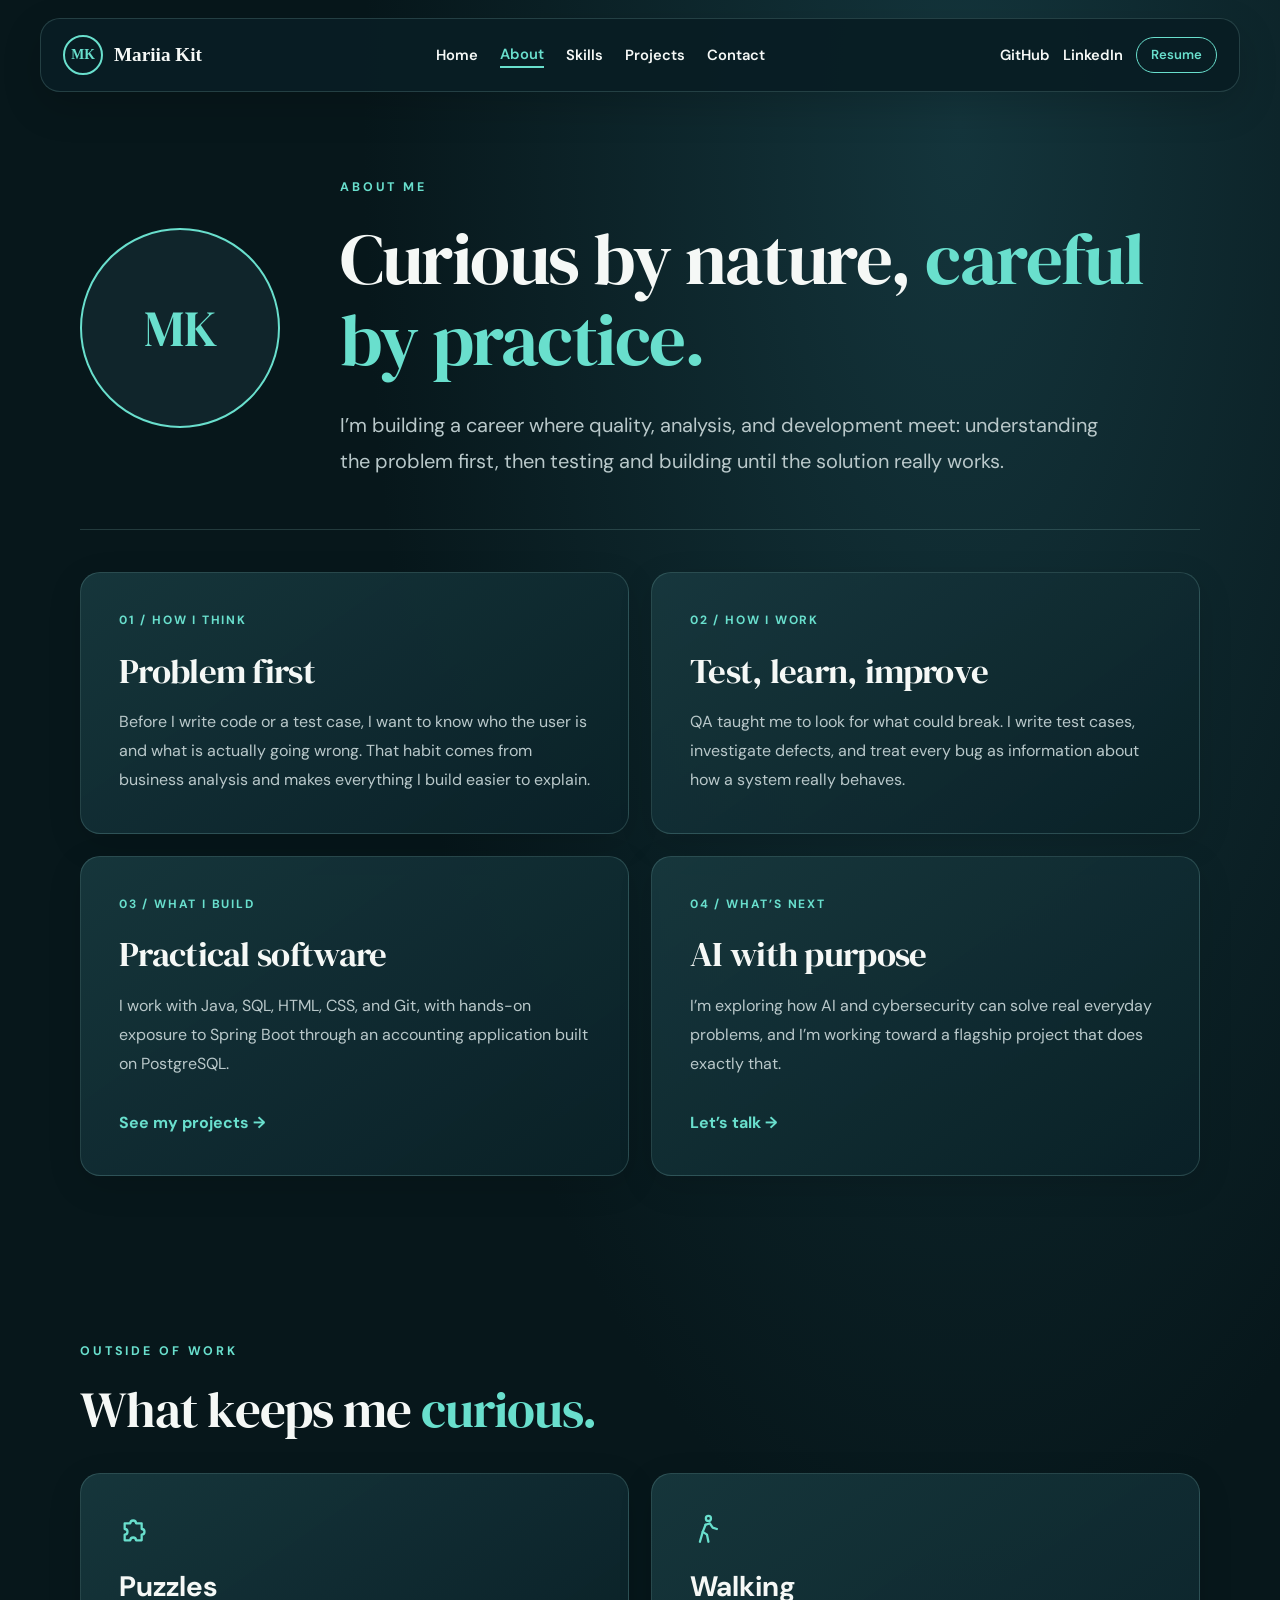
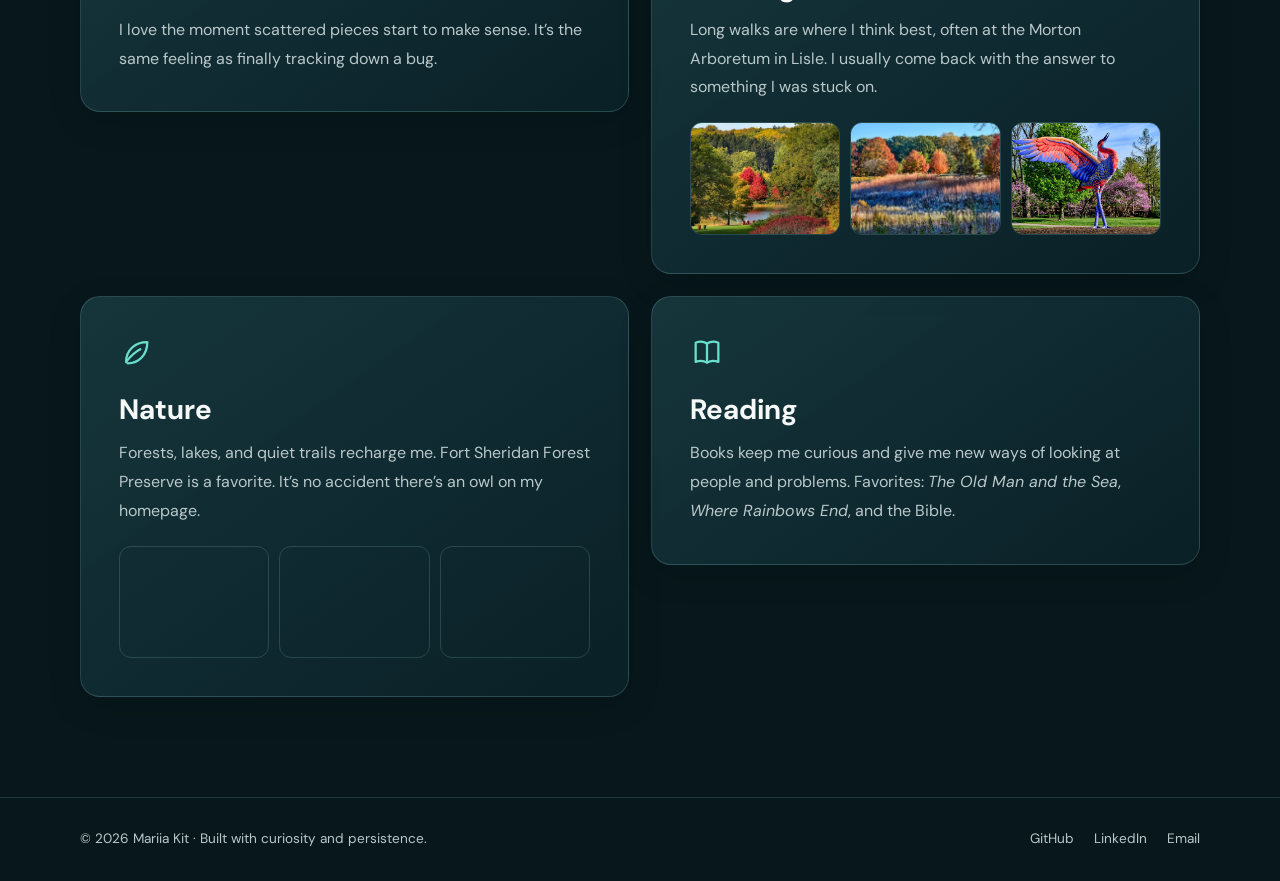
==== commit 5473ef64: "Add Fort Sheridan sunset photo to About page" ====
--- a/about.html
+++ b/about.html
@@ -100,6 +100,7 @@
           <div class="hobby-photos">
             <img src="images/fort/lake1.jpg" alt="Lake Michigan beach and forested bluff at Fort Sheridan" loading="lazy" decoding="async">
             <img src="images/fort/lake2.jpg" alt="Wooden stairs down the bluff to Lake Michigan through fall colors at Fort Sheridan" loading="lazy" decoding="async">
+            <img src="images/fort/lake3.jpg" alt="Trees silhouetted against a sunset sky, reflected in a calm lake" loading="lazy" decoding="async">
           </div>
         </article>
         <article class="card hobby-card"><svg class="hobby-icon" viewBox="0 0 24 24" aria-hidden="true" fill="none"
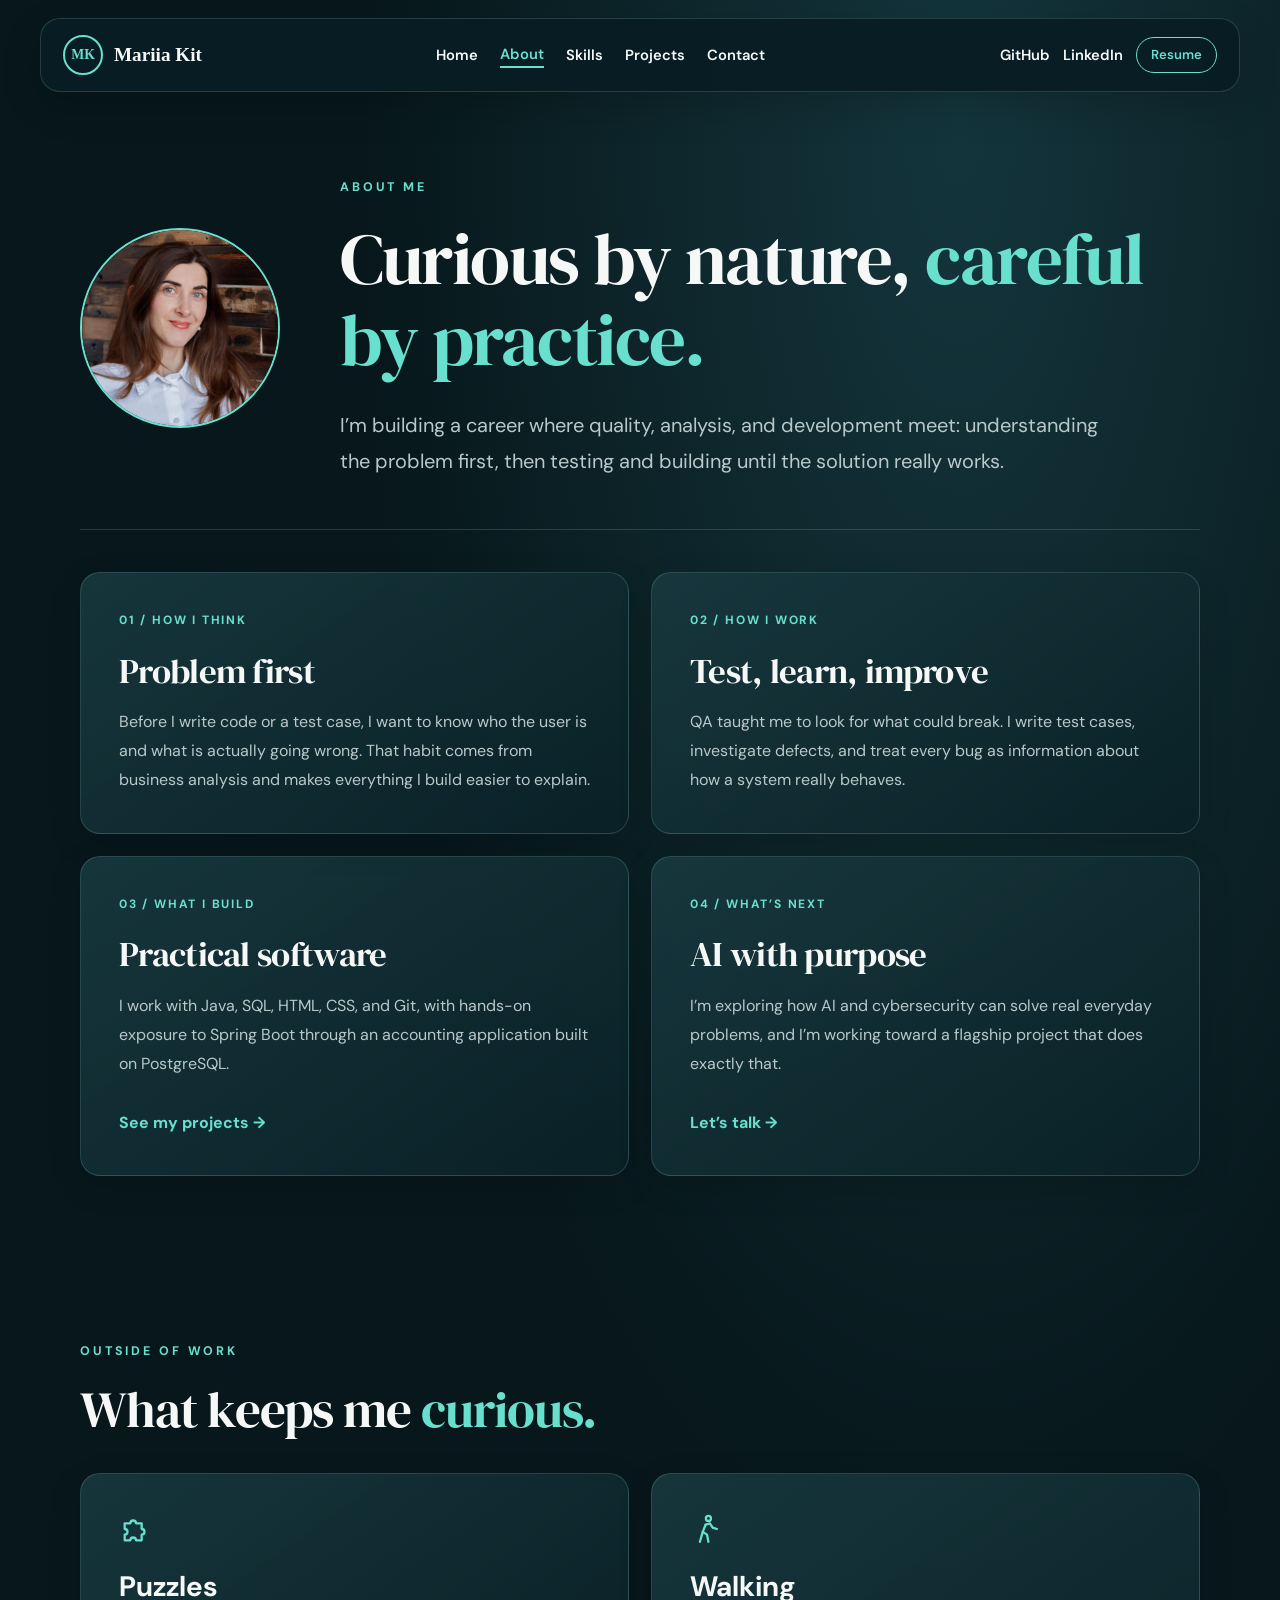
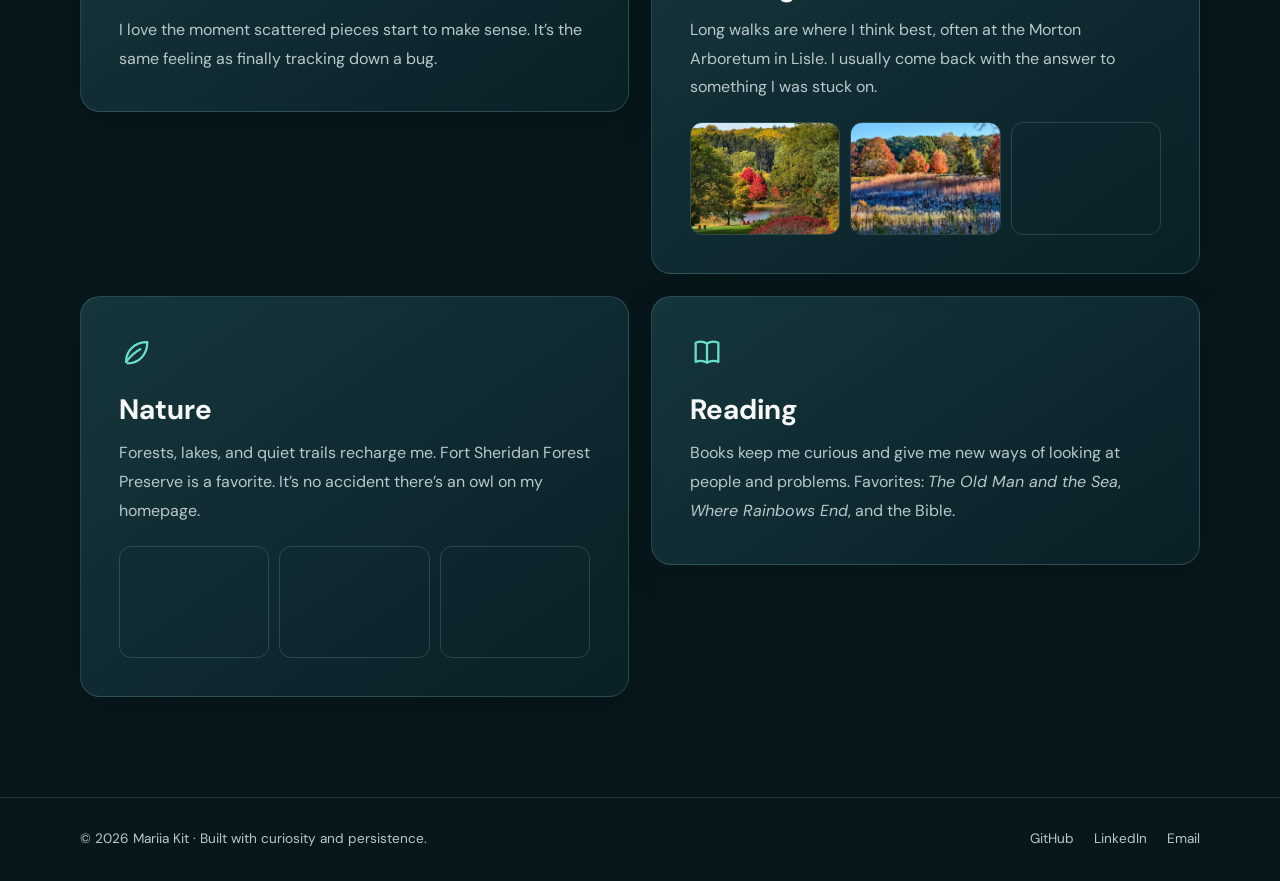
==== commit 9275db3b: "Add headshot to About page and Year of the Horse project - About: replace the "MK" placeholder with " ====
--- a/about.html
+++ b/about.html
@@ -29,7 +29,7 @@
   </header>
   <main>
     <section class="page-intro container about-intro">
-      <div class="about-photo" aria-hidden="true"><span>MK</span></div>
+      <div class="about-photo"><img src="images/about/headshot.webp" width="600" height="600" alt="Portrait of Mariia Kit" fetchpriority="high"></div>
       <div class="about-text">
         <p class="eyebrow">ABOUT ME</p>
         <h1>Curious by nature, <em>careful by practice.</em></h1>
--- a/styles.css
+++ b/styles.css
@@ -82,7 +82,8 @@
 .flyer img{position:absolute;left:0;top:0;opacity:0;transform-origin:0 0;will-change:transform,opacity}
 /* About page layout (base rules for the classes already used in about.html) */
 .about-intro{display:grid;grid-template-columns:200px minmax(0,1fr);gap:clamp(28px,5vw,60px);align-items:center}
-.about-photo{width:200px;aspect-ratio:1;border-radius:50%;border:2px solid var(--accent);display:grid;place-items:center;background:var(--surface);font-family:'DM Serif Display',Georgia,serif;font-size:3.2rem;color:var(--accent)}
+.about-photo{width:200px;aspect-ratio:1;border-radius:50%;border:2px solid var(--accent);display:grid;place-items:center;background:var(--surface);font-family:'DM Serif Display',Georgia,serif;font-size:3.2rem;color:var(--accent);overflow:hidden}
+.about-photo img{width:100%;height:100%;object-fit:cover;display:block}
 .hobbies>h2 span{color:var(--accent)}
 .hobby-grid{display:grid;grid-template-columns:repeat(2,minmax(0,1fr));gap:22px;margin-top:34px;align-items:start}
 .hobby-icon{width:34px;height:34px;color:var(--accent);margin-bottom:16px}
@@ -90,6 +91,16 @@
 /* Photo strip inside the Walking (Morton Arboretum) and Nature (Fort Sheridan) hobby cards */
 .hobby-photos{display:grid;grid-template-columns:repeat(auto-fit,minmax(85px,1fr));gap:10px;margin-top:20px}
 .hobby-photos img{display:block;width:100%;aspect-ratio:4/3;object-fit:cover;border-radius:12px;border:1px solid var(--border)}
+.section-lead+.card-grid{margin-top:26px}
+.page-intro .text-link{display:inline-block;margin-top:24px}
+.section-title{font-size:clamp(1.8rem,3.2vw,2.6rem);margin:0 0 14px;line-height:1.15}
+.lesson-grid{display:grid;grid-template-columns:repeat(auto-fill,minmax(260px,1fr));gap:22px;margin-top:26px}
+.lesson-card h3{font-size:clamp(1.3rem,2vw,1.6rem)}
+.photo-gallery{display:grid;grid-template-columns:repeat(4,minmax(0,1fr));gap:14px;margin-top:26px}
+.photo-gallery img{display:block;width:100%;height:100%;aspect-ratio:4/3;object-fit:cover;border-radius:14px;border:1px solid var(--border)}
+.photo-gallery img:first-child{grid-column:span 2;grid-row:span 2}
+@media(max-width:700px){.photo-gallery{grid-template-columns:repeat(2,minmax(0,1fr))}.photo-gallery img:first-child{grid-row:auto}}
+.reflection-card blockquote{margin:8px 0 26px;padding-left:20px;border-left:3px solid var(--accent);color:var(--text);font-size:clamp(1.2rem,2vw,1.5rem);line-height:1.5;font-style:italic}
 @media(max-width:1050px){.hobby-grid{grid-template-columns:repeat(2,minmax(0,1fr))}.site-header{flex-wrap:wrap}.main-nav{order:3;flex-basis:100%;justify-content:center}.contact-grid{grid-template-columns:repeat(2,minmax(0,1fr))}}
 @media(max-width:700px){.about-intro{grid-template-columns:1fr;justify-items:start}.about-photo{width:160px}.hobby-grid{grid-template-columns:1fr}.site-header{justify-content:space-between}.menu-toggle{display:block}.main-nav{display:none;order:3;flex-basis:100%;flex-direction:column;align-items:stretch;gap:0}.main-nav.open{display:flex}.main-nav a{padding:9px}.header-actions{display:none}.page-intro{padding-top:55px;padding-bottom:36px}.card-grid,.contact-grid{grid-template-columns:1fr}.section-space{padding-top:35px;padding-bottom:65px}.hero{flex-direction:column;align-items:stretch;min-height:0;padding:40px 24px min(80vw,460px);--owl-x:.62;--owl-y:.5;--owl-scale:1}.hero::before{top:var(--frame-top,0px)}.hero::before{background:linear-gradient(180deg,#0c1a2b 0%,rgba(12,26,43,0) 22%)}.hero-copy{width:100%}.hero h1{font-size:clamp(3.5rem,14vw,5.8rem)}.hero-lead{max-width:420px}}
 @media(min-width:701px) and (max-width:1050px) and (orientation:portrait){.hero{flex-direction:column;align-items:stretch;min-height:0;padding:56px 48px min(70vw,620px);--owl-x:.62;--owl-y:.5;--owl-scale:1}.hero::before{top:var(--frame-top,0px);background:linear-gradient(180deg,#0c1a2b 0%,rgba(12,26,43,0) 22%)}.hero-copy{width:100%}}
